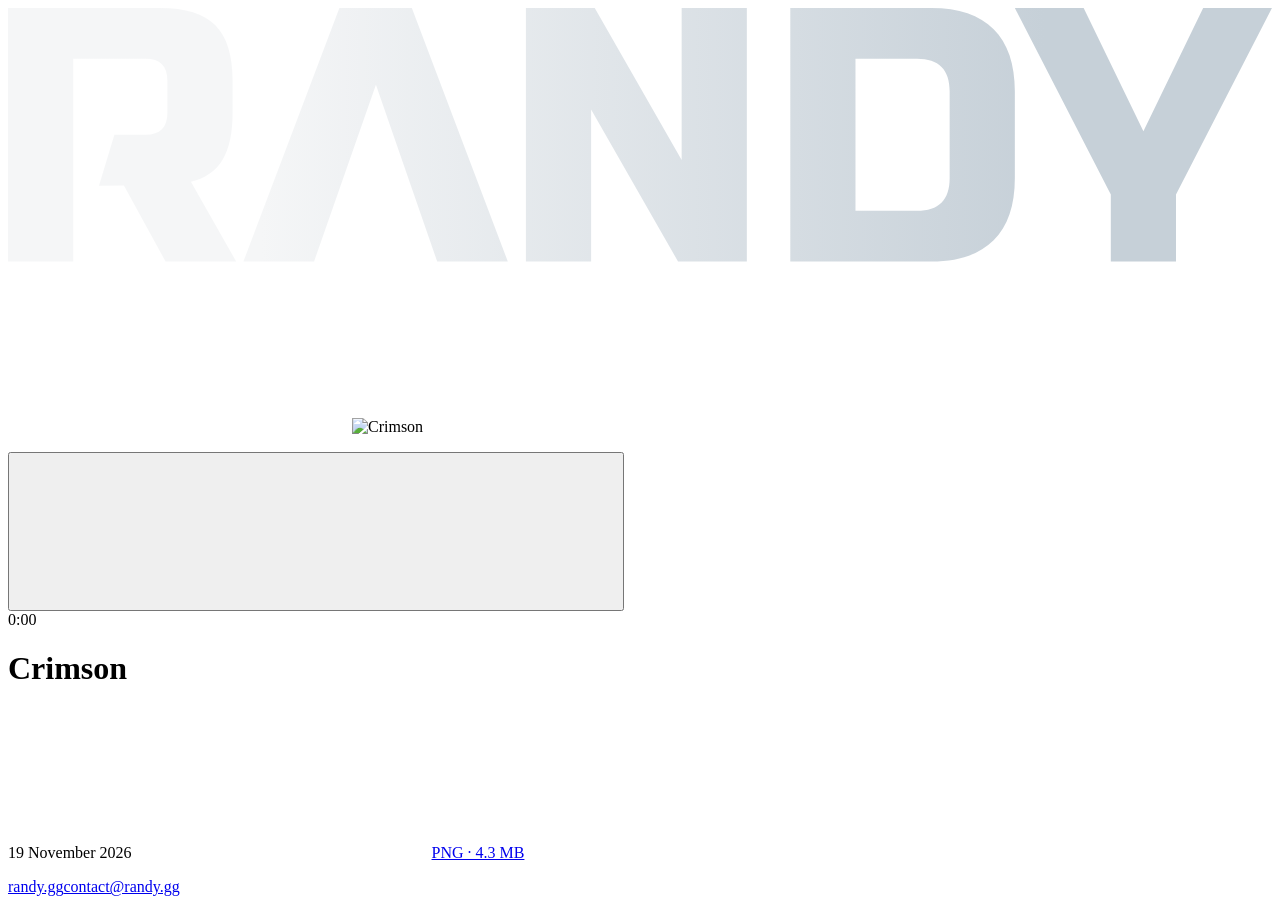
==== site/posts/crimson/index.html @ 63b640f7 "site: Crimson, a new art piece - his 2026-11-17 crimson.png with his own Make video timelapse, intro" ====
<!doctype html>
<html lang="en">
<head>
<meta charset="utf-8">
<meta name="viewport" content="width=device-width, initial-scale=1">
<meta name="theme-color" content="#0d0f12">
<title>Crimson – randy</title>
<link rel="canonical" href="https://randy.gg/posts/crimson/">
<link rel="manifest" href="/site.webmanifest">
<link rel="apple-touch-icon-precomposed" sizes="180x180" href="/apple-touch-icon.png">
<link rel="icon" type="image/x-icon" href="/favicon.ico">
<link rel="icon" type="image/png" sizes="32x32" href="/favicon-32x32.png">
<link rel="icon" type="image/png" sizes="16x16" href="/favicon-16x16.png">
<meta property="og:title" content="Crimson – randy">
<meta property="og:image" content="https://randy.gg/assets/media/art/2026-11-17.webp">
<meta property="og:image:alt" content="Crimson">
<meta property="og:type" content="article">
<meta name="twitter:card" content="summary_large_image">
<link rel="stylesheet" href="/assets/style.css">
<script src="/assets/script.js" defer></script>
</head>
<body class="art" style="--ar: 3000 / 4000">
<header class="art-sky">
  <a class="read-home" href="/"><svg viewBox="0 0 2542.126 509.882" role="img" aria-label="randy"><linearGradient id="sheen"><stop offset="0.2" stop-color="#f5f6f7"/><stop offset="0.82" stop-color="#c6d0d8"/></linearGradient><path fill="url(#sheen)" d="M2349.099 375.127L2349.099 509.882L2217.987 509.882L2217.987 375.127L2024.96 0L2163.357 0L2283.543 247.657L2403.729 0L2542.126 0L2349.099 375.127ZM2024.96 342.349C2024.96 397.23 2010.756 438.863 1982.349 467.27C1953.941 495.678 1912.297 509.882 1857.427 509.882L1573.35 509.882L1573.35 0L1857.427 0C1912.297 0 1953.941 14.204 1982.349 42.612C2010.756 71.019 2024.96 112.663 2024.96 167.533L2024.96 342.349ZM1893.848 167.533C1893.848 123.828 1871.995 101.976 1828.291 101.976L1704.463 101.976L1704.463 407.906L1828.291 407.906C1871.995 407.906 1893.848 386.053 1893.848 342.349L1893.848 167.533ZM1172.729 203.953L1172.729 509.882L1041.616 509.882L1041.616 0L1180.013 0L1354.829 305.929L1354.829 0L1485.942 0L1485.942 509.882L1347.545 509.882L1172.729 203.953ZM739.943 154.279L615.5 509.882L473.462 509.882L666.489 0L812.169 0L1005.196 509.882L863.157 509.882L739.943 154.279ZM316.855 509.882L233.089 356.917L182.943 357.279L213.943 254.941L276.793 254.941C305.929 254.941 320.497 240.373 320.497 211.237L320.497 145.681C320.497 116.545 305.929 101.976 276.793 101.976L131.112 101.976L131.112 254.941L131.112 356.917L131.112 509.882L0 509.882L0 0L305.929 0C356.917 0 393.941 11.541 417.011 34.599C440.069 57.669 451.61 94.692 451.61 145.681L451.61 211.237C451.61 251.549 444.929 282.871 431.579 305.201C418.217 327.542 396.98 342.349 367.844 349.633L458.894 509.882L316.855 509.882Z"/></svg></a>
  <figure class="frame">
    <video src="/assets/media/art/2026-11-17-timelapse.mp4" muted playsinline preload="auto" aria-label="Crimson, timelapse"></video>
    <img class="still" src="/assets/media/art/2026-11-17.webp" alt="Crimson" width="3000" height="4000">
  </figure>
</header>
<main class="read">
  <div class="process">
    <button class="process-play" type="button" aria-label="Play"><svg aria-hidden="true"><use href="/assets/icons.svg#play"/></svg><svg aria-hidden="true"><use href="/assets/icons.svg#pause"/></svg></button>
    <div class="scrub" role="slider" tabindex="0" aria-label="Timelapse" aria-valuemin="0" aria-valuemax="0" aria-valuenow="0"><span class="scrub-tip" aria-hidden="true"></span></div>
    <span class="process-time">0:00</span>
  </div>
  <header class="art-title">
    <h1>Crimson</h1>
    <p class="byline"><time datetime="2026-11-19T13:44:50Z" title="19 November 2026, 13:44 UTC">19 November 2026</time><a class="download" href="/assets/media/art/2026-11-17.png" download="crimson.png"><svg aria-hidden="true"><use href="/assets/icons.svg#download"/></svg>PNG · 4.3 MB</a></p>
  </header>
  
</main>
<footer class="foot"><a href="/">randy.gg</a><a href="mailto:contact@randy.gg">contact@randy.gg</a></footer>
</body>
</html>
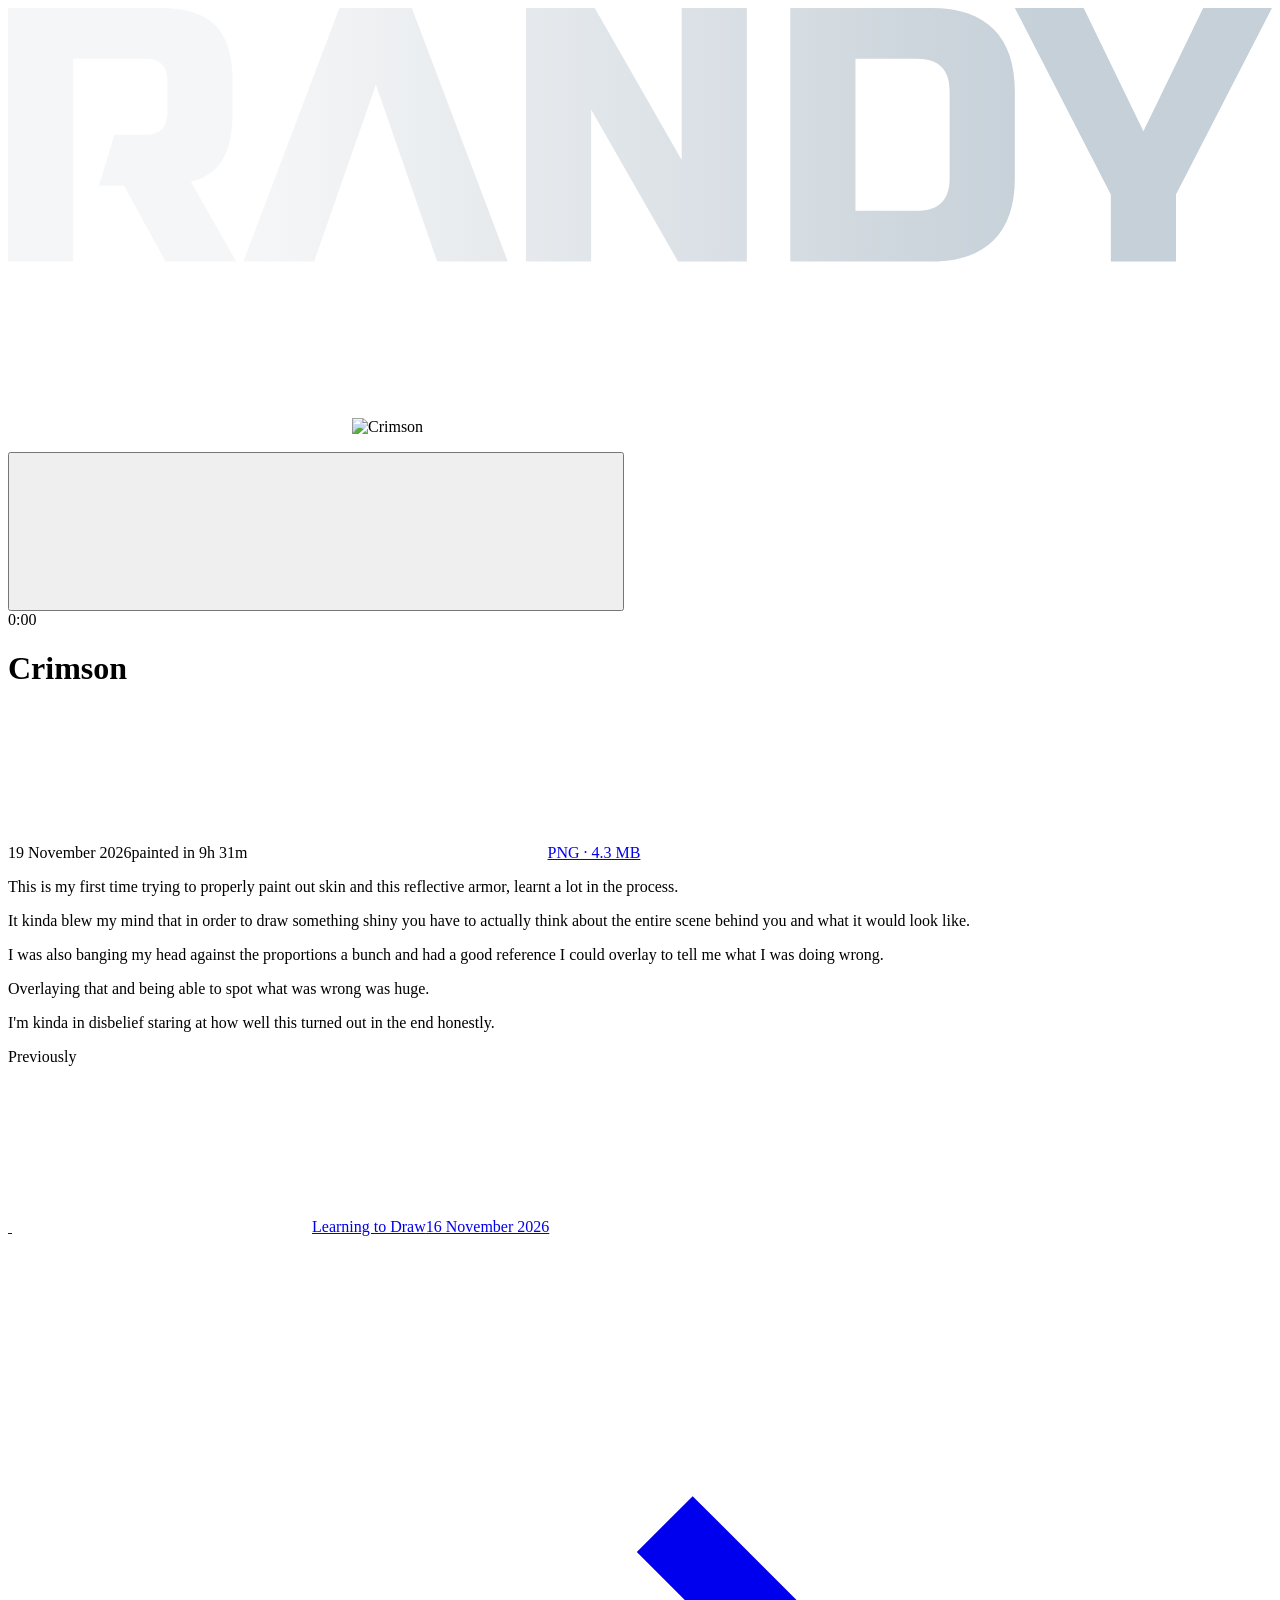
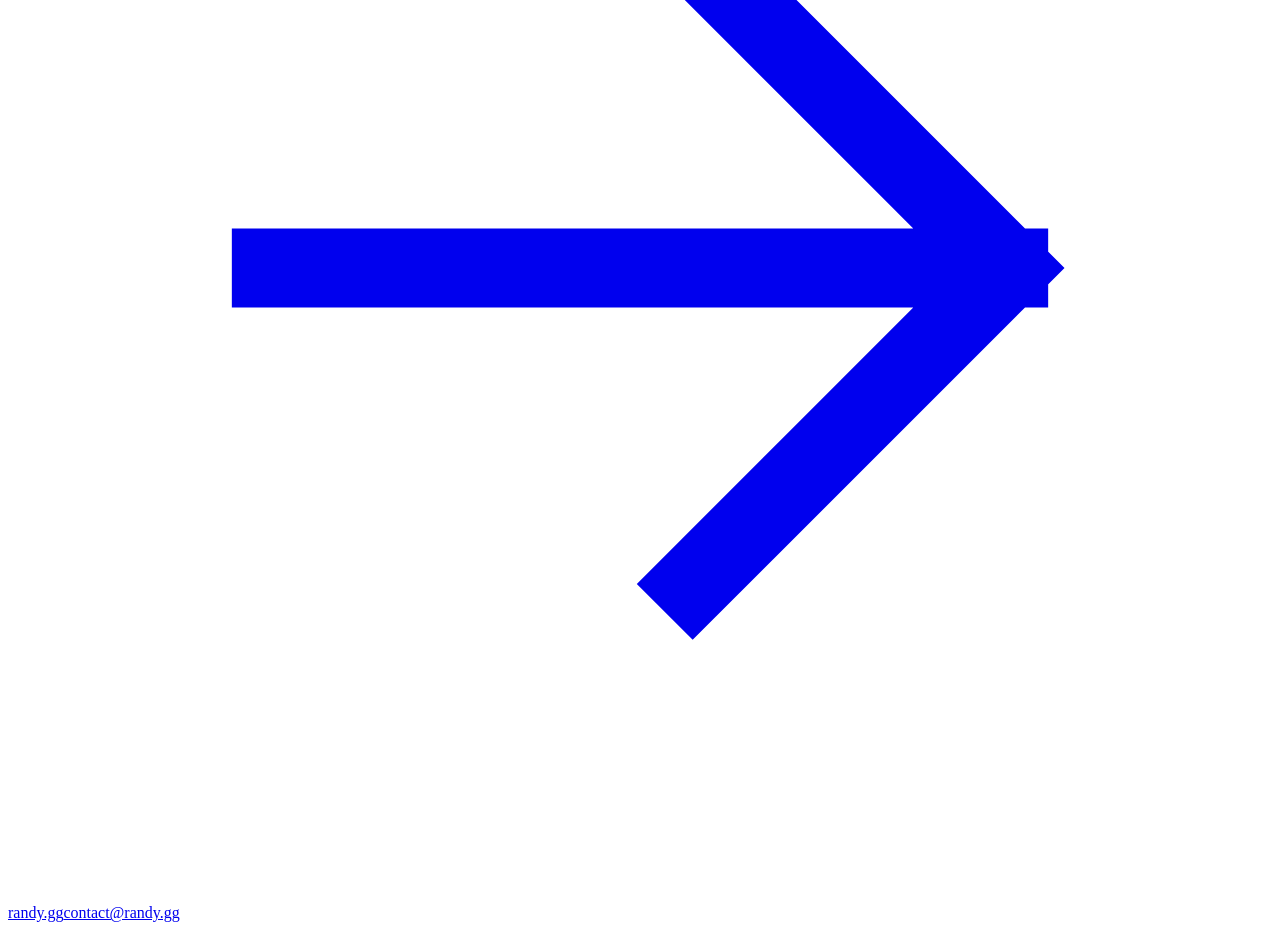
==== commit 8cc21a77: "site: art pages show painting time; Crimson's writeup and its parent - painted: front matter, PS Tim" ====
--- a/site/posts/crimson/index.html
+++ b/site/posts/crimson/index.html
@@ -16,8 +16,8 @@
 <meta property="og:image:alt" content="Crimson">
 <meta property="og:type" content="article">
 <meta name="twitter:card" content="summary_large_image">
-<link rel="stylesheet" href="/assets/style.css">
-<script src="/assets/script.js" defer></script>
+<link rel="stylesheet" href="/assets/style.css?v=338b83b301">
+<script src="/assets/script.js?v=20035b370d" defer></script>
 </head>
 <body class="art" style="--ar: 3000 / 4000">
 <header class="art-sky">
@@ -29,15 +29,25 @@
 </header>
 <main class="read">
   <div class="process">
-    <button class="process-play" type="button" aria-label="Play"><svg aria-hidden="true"><use href="/assets/icons.svg#play"/></svg><svg aria-hidden="true"><use href="/assets/icons.svg#pause"/></svg></button>
+    <button class="process-play" type="button" aria-label="Play"><svg aria-hidden="true"><use href="/assets/icons.svg?v=1a42e1a04c#play"/></svg><svg aria-hidden="true"><use href="/assets/icons.svg?v=1a42e1a04c#pause"/></svg></button>
     <div class="scrub" role="slider" tabindex="0" aria-label="Timelapse" aria-valuemin="0" aria-valuemax="0" aria-valuenow="0"><span class="scrub-tip" aria-hidden="true"></span></div>
     <span class="process-time">0:00</span>
   </div>
   <header class="art-title">
     <h1>Crimson</h1>
-    <p class="byline"><time datetime="2026-11-19T13:44:50Z" title="19 November 2026, 13:44 UTC">19 November 2026</time><a class="download" href="/assets/media/art/2026-11-17.png" download="crimson.png"><svg aria-hidden="true"><use href="/assets/icons.svg#download"/></svg>PNG · 4.3 MB</a></p>
+    <p class="byline"><time datetime="2026-11-19T14:05:36Z" title="19 November 2026, 14:05 UTC">19 November 2026</time><span>painted in 9h 31m</span><a class="download" href="/assets/media/art/2026-11-17.png" download="crimson.png"><svg aria-hidden="true"><use href="/assets/icons.svg?v=1a42e1a04c#download"/></svg>PNG · 4.3 MB</a></p>
   </header>
-  
+  <article class="post">
+<p>This is my first time trying to properly paint out skin and this reflective armor, learnt a lot in the process.</p>
+<p>It kinda blew my mind that in order to draw something shiny you have to actually think about the entire scene behind you and what it would look like.</p>
+<p>I was also banging my head against the proportions a bunch and had a good reference I could overlay to tell me what I was doing wrong.</p>
+<p>Overlaying that and being able to spot what was wrong was huge.</p>
+<p>I'm kinda in disbelief staring at how well this turned out in the end honestly.</p>
+  </article>
+  <nav class="related" aria-label="Previously"><p>Previously</p><a class="capsule-link" href="/posts/learning-to-draw/">
+          <img class="capsule-image" src="/assets/media/art/2026-11-16.webp" alt="" loading="lazy">
+          <span class="capsule-cta"><svg aria-hidden="true"><use href="/assets/icons.svg?v=1a42e1a04c#art"/></svg><span class="cta-text"><span>Learning to Draw</span><time class="when" datetime="2026-11-16T16:21:35Z" title="16 November 2026, 16:21 UTC">16 November 2026</time></span><svg class="arrow" viewBox="0 0 24 24" fill="none" aria-hidden="true"><path d="M5 12h14m-6-6 6 6-6 6" stroke="currentColor" stroke-width="1.5" stroke-linecap="square"/></svg></span>
+        </a></nav>
 </main>
 <footer class="foot"><a href="/">randy.gg</a><a href="mailto:contact@randy.gg">contact@randy.gg</a></footer>
 </body>
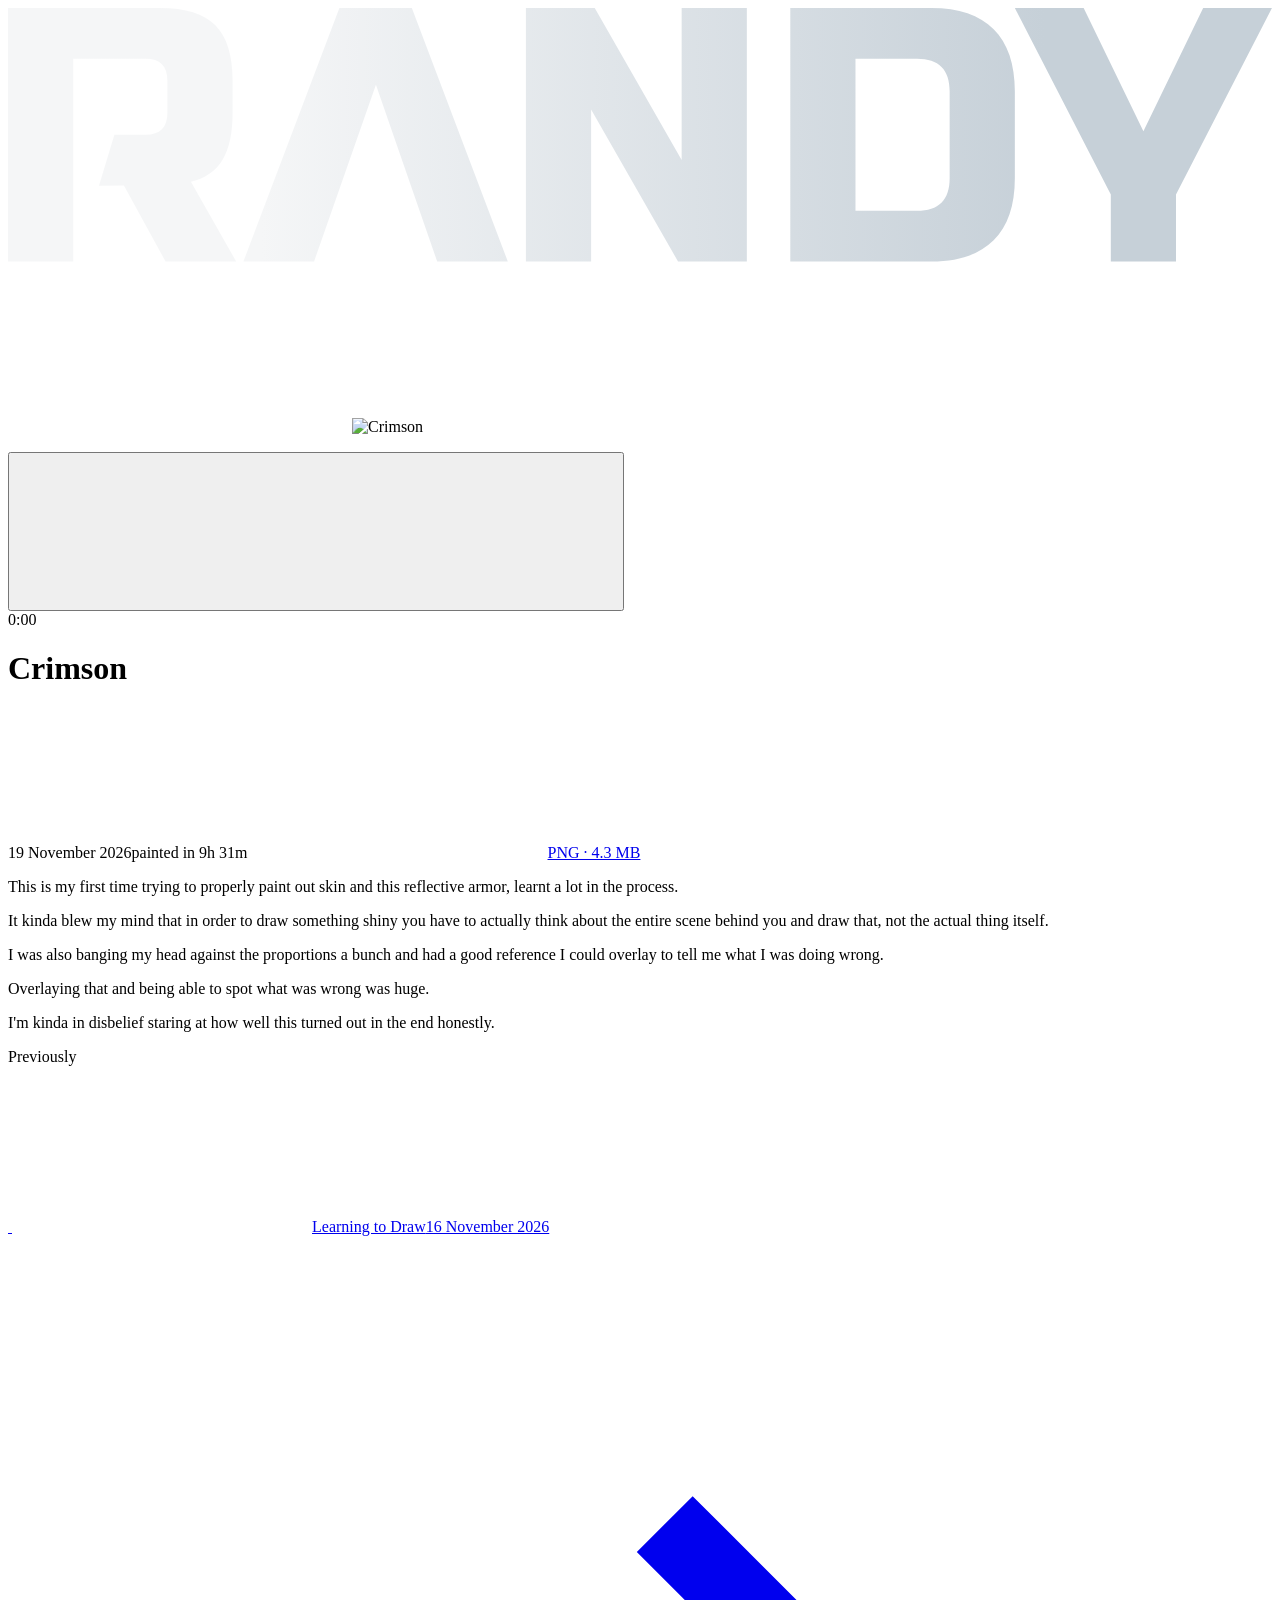
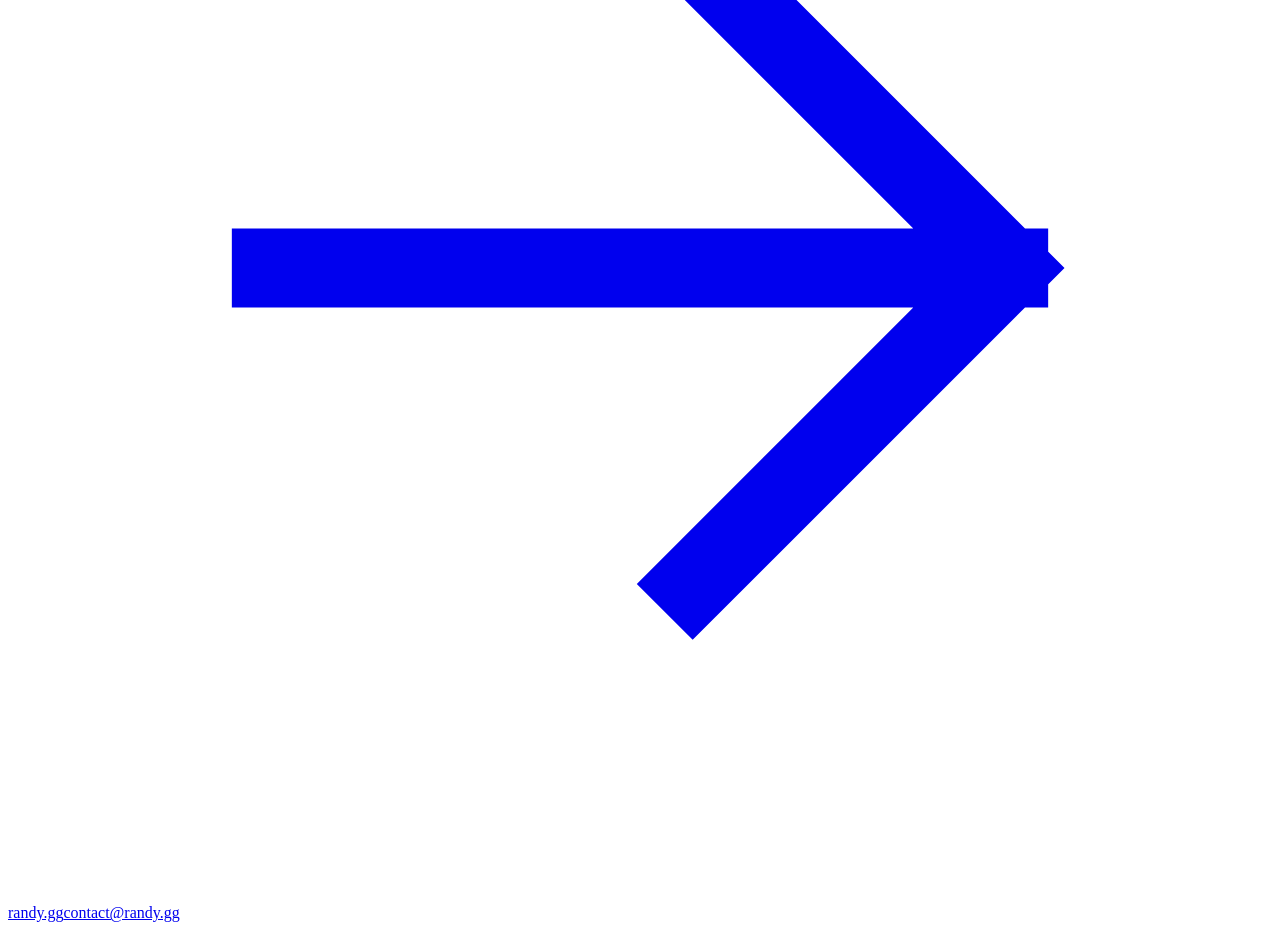
==== commit 7282527d: "site: Crimson's writeup, his correction - the shiny line: draw the scene behind you, not the thing i" ====
--- a/site/posts/crimson/index.html
+++ b/site/posts/crimson/index.html
@@ -39,7 +39,7 @@
   </header>
   <article class="post">
 <p>This is my first time trying to properly paint out skin and this reflective armor, learnt a lot in the process.</p>
-<p>It kinda blew my mind that in order to draw something shiny you have to actually think about the entire scene behind you and what it would look like.</p>
+<p>It kinda blew my mind that in order to draw something shiny you have to actually think about the entire scene behind you and draw that, not the actual thing itself.</p>
 <p>I was also banging my head against the proportions a bunch and had a good reference I could overlay to tell me what I was doing wrong.</p>
 <p>Overlaying that and being able to spot what was wrong was huge.</p>
 <p>I'm kinda in disbelief staring at how well this turned out in the end honestly.</p>
